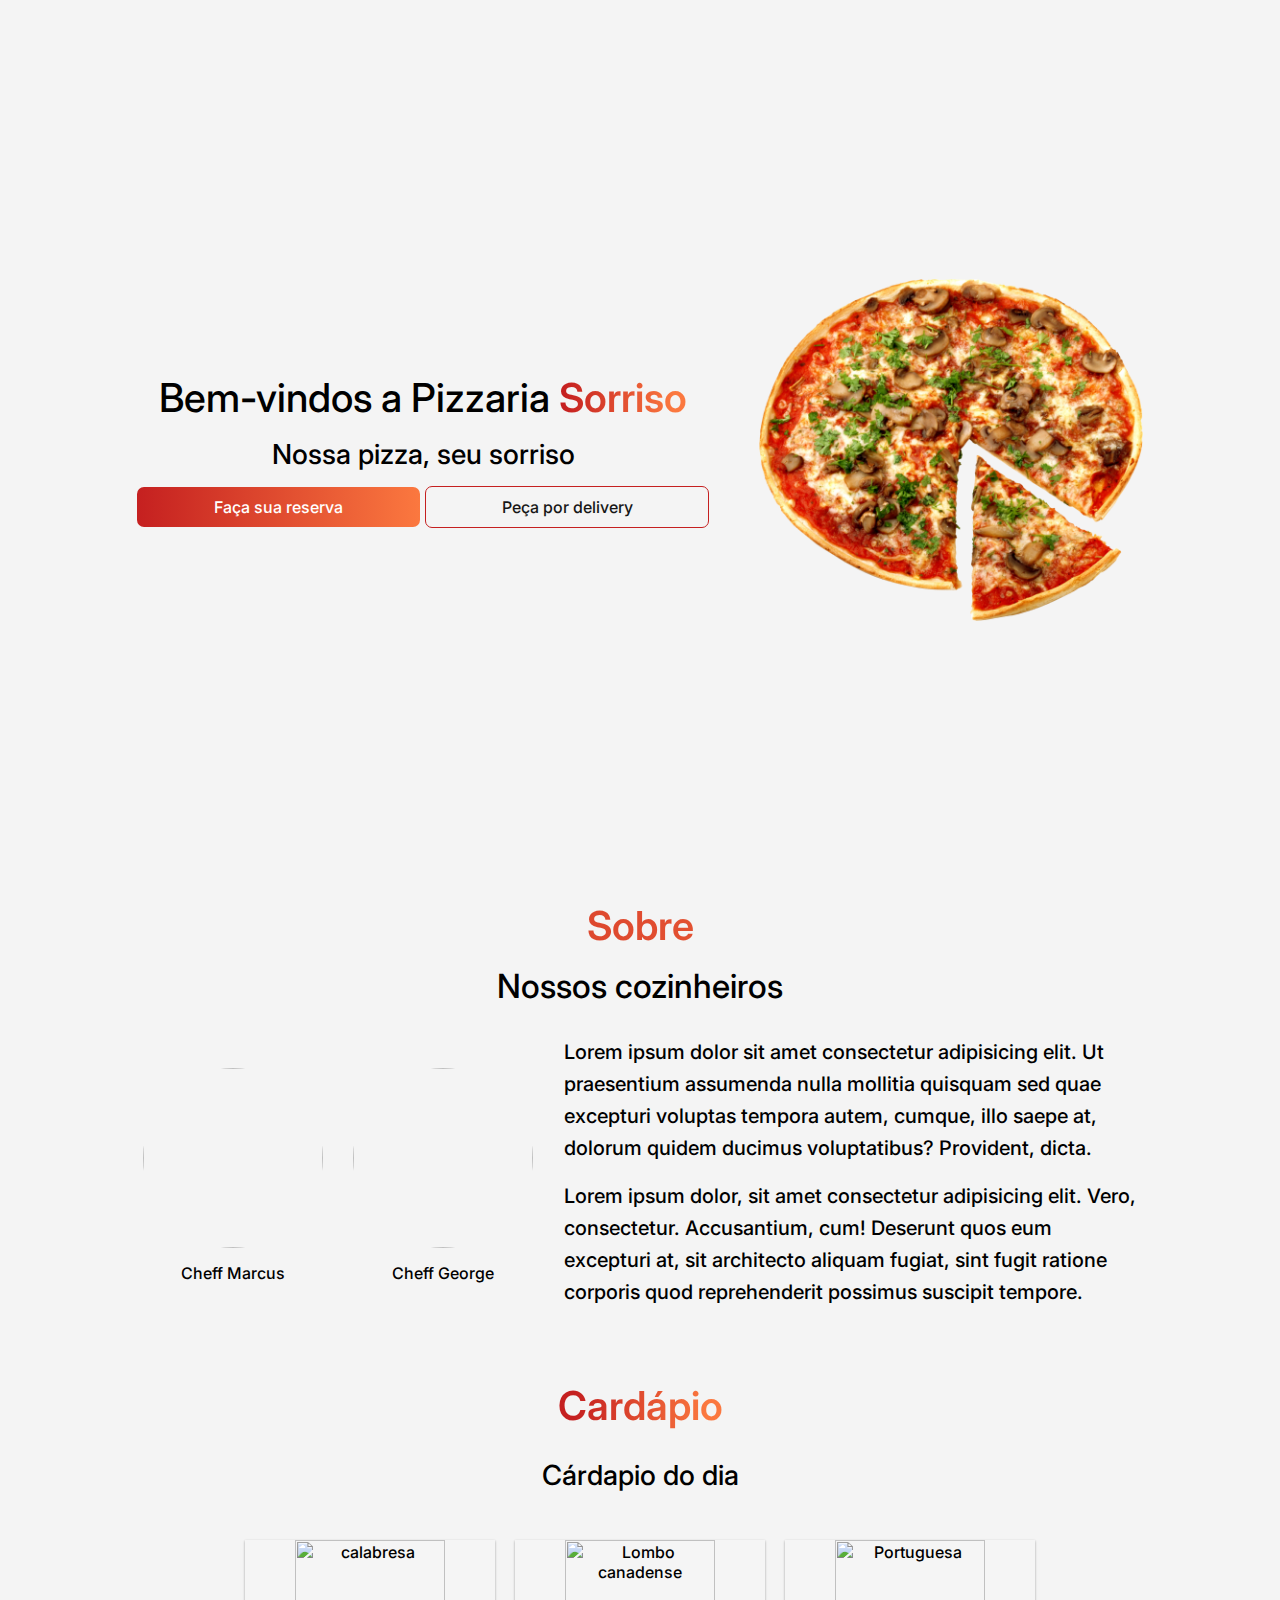
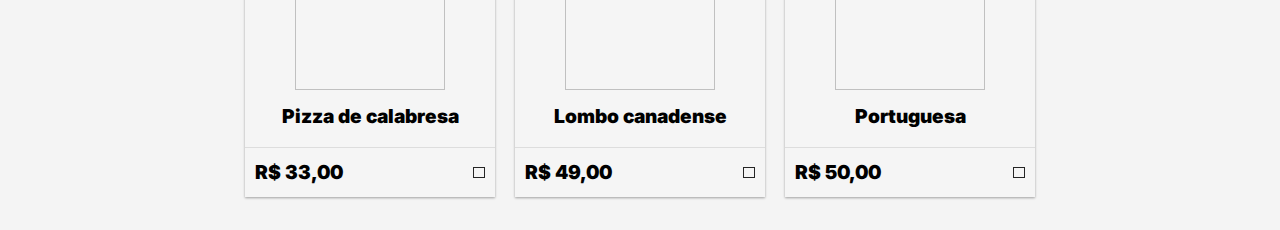
==== landingpage/index.html @ 3cbbf73c "Add files via upload" ====
<html lang="en">

<head>
    <meta charset="UTF-8">
    <meta name="viewport" content="width=device-width, initial-scale=1.0">
    <link rel="stylesheet" href="https://cdnjs.cloudflare.com/ajax/libs/font-awesome/6.4.0/css/all.min.css"
        integrity="sha512-iecdLmaskl7CVkqkXNQ/ZH/XLlvWZOJyj7Yy7tcenmpD1ypASozpmT/E0iPtmFIB46ZmdtAc9eNBvH0H/ZpiBw=="
        crossorigin="anonymous" referrerpolicy="no-referrer" />
    <link href="https://fonts.googleapis.com/css2?family=Inter&display=swap" rel="stylesheet">
    <link rel="shortcut icon" href="assets/pizza.ico" type="image/x-icon">
    <link rel="icon" href="assets/pizza.ico" type="image/x-icon">
    <link rel="stylesheet" href="style.css">
    <title>Pizzaria Sorriso</title>
</head>

<body>
    <main>
        <a href="#" class="goup"><i class="fa-solid fa-angles-up"></i></a>
        <section id="home">
            <div class="home__container">
                <div class="home__data">
                    <div class="home__title">
                        <h1>Bem-vindos a Pizzaria<span class="grad_text"> Sorriso</span></h1>
                    </div>
                    <div class="home__subtitle">
                        <h3>Nossa pizza, seu sorriso</h3>
                    </div>
                    <div class="home__btn">
                        <a class="btn" href="#">Faça sua reserva</a>
                        <a class="btn_outline" href="#">Peça por delivery</a>
                    </div>
                </div>

                <img src="assets/pizza-home.png" alt="slice of pizza" />
            </div>
        </section>

        <section id="about">
            <h1 class="grad_text">Sobre</h1>
            <h2>Nossos cozinheiros</h2>

            <div class="about__container">
                <div class="about__chefs">
                    <div class="chefs">
                        <img src="https://images.unsplash.com/photo-1558138838-76294be30005?ixlib=rb-4.0.3&ixid=M3wxMjA3fDB8MHxzZWFyY2h8MTAyfHxwaXp6YXJpYXxlbnwwfHwwfHx8MA%3D%3D&auto=format&fit=crop&w=500&q=60"
                            alt="" class="chef__img">
                        <span>Cheff Marcus</span>
                    </div>
                    <div class="chefs">
                        <img src="https://scuolaitalianapizzaioli.com.br/wp-content/uploads/2021/01/tunica-branca-vestindo-de-sorriso-do-padeiro-que-mantem-a-pa-metalica-longa-com-pizza_7502-1542.jpg"
                            alt="" class="chef__img">
                        <span>Cheff George</span>
                    </div>
                </div>
                <div class="about__data">
                    <p class="section-text">
                        Lorem ipsum dolor sit amet consectetur adipisicing elit. Ut praesentium assumenda nulla mollitia
                        quisquam sed quae excepturi voluptas tempora autem, cumque, illo saepe at, dolorum quidem
                        ducimus voluptatibus? Provident, dicta.
                    </p>
                    <p class="section-text">
                        Lorem ipsum dolor, sit amet consectetur adipisicing elit. Vero, consectetur. Accusantium, cum!
                        Deserunt quos eum excepturi at, sit architecto aliquam fugiat, sint fugit ratione corporis quod
                        reprehenderit possimus suscipit tempore.
                    </p>
                </div>
            </div>
        </section>

        <section id="menu">
            <h1 class="grad_text">Cardápio</h1>
            <h3>Cárdapio do dia</h3>

            <div class="menu__container">

                <div class="card">
                    <img src="https://www.receitasnestle.com.br/sites/default/files/styles/recipe_detail_desktop/public/srh_recipes/31604646755f78882c27872c877d9ea5.webp?itok=vQM-hOU5"
                        alt="calabresa" class="card-img">
                    <div class="card-info">
                        <p class="text-title">
                            Pizza de calabresa
                        </p>
                        <div class="card-footer">
                            <div class="text-title">R$ 33,00</div>
                            <div class="card-button">
                                <i class="fa-solid fa-cart-shopping"></i>
                            </div>
                        </div>

                    </div>
                </div>

                <div class="card">
                    <img src="https://lh3.googleusercontent.com/ew5ofJXhvTtqSYydlekfNvV8ECwn2DjCTYZslGoKDlAE7AlwQstnXjsvZqlybDQhZ0VXOBHaI7kHaQ0mQ0xHP_NgxFbbkH2ORc5Wfofdoupo_RAzFQDIQ7YhEKRotOTbKA"
                        alt="Lombo canadense" class="card-img">
                    <div class="card-info">
                        <p class="text-title">
                            Lombo canadense
                        </p>
                        <div class="card-footer">
                            <div class="text-title">R$ 49,00</div>
                            <div class="card-button">
                                <i class="fa-solid fa-cart-shopping"></i>
                            </div>
                        </div>

                    </div>
                </div>

                <div class="card">
                    <img src="https://www.receitasnestle.com.br/sites/default/files/styles/recipe_detail_desktop/public/srh_recipes/103eca6a504379a0df6f55155b8d607d.webp?itok=0iu1IWt6"
                        alt="Portuguesa" class="card-img">
                    <div class="card-info">
                        <p class="text-title">
                            Portuguesa
                        </p>
                        <div class="card-footer">
                            <div class="text-title">R$ 50,00</div>
                            <div class="card-button">
                                <i class="fa-solid fa-cart-shopping"></i>
                            </div>
                        </div>

                    </div>
                </div>
        </section>
    </main>



    <script>
        const button = document.querySelector('.goup');

        window.addEventListener('scroll', function () {
            if (this.scrollY >= 200) button.style.visibility = 'visible';
            else button.style.visibility = 'hidden';
        })
        button.addEventListener('click', () => {
            window.scrollTo(0, 0)
        })

    </script>
</body>

</html>
---- landingpage/style.css ----
*,
html {
  box-sizing: border-box;
  margin: 0;
  padding: 0;
  font-size: 100%;
  scroll-behavior: smooth;
}

body {
  background: #f4f4f4;
  font-family: "Inter", sans-serif;
  font-weight: 500;
  line-height: 1.26;
  color: #000000;
}

.goup {
  position: fixed;
  display: flex;
  align-items: center;
  justify-content: center;
  padding: 0.5rem;
  border-radius: 50%;
  right: 1rem;
  bottom: 1rem;
  z-index: 10;
  visibility: hidden;
  width: 40px;
  height: 40px;
  text-decoration: none;
  color: white;
  animation: animation 2s ease-in-out 150ms infinite;
  background: linear-gradient(to right, #c52020 10%, #fb783f 90%);
}

@keyframes animation {
  0% {
    transform: translateY(-15px);
  }
  50% {
    transform: translateY(0);
  }
  100% {
    transform: translateY(-15px);
  }
}
p {
  margin-bottom: 1rem;
}

h1,
h2,
h3,
h4,
h5 {
  margin: 0.8rem 1.38rem;
  font-weight: 500;
  line-height: 1.3;
}

h1 {
  margin-top: 0;
  font-size: 2.488rem;
}

h2 {
  font-size: 2.074rem;
}

h3 {
  font-size: 1.728rem;
}

h4 {
  font-size: 1.44rem;
}

h5 {
  font-size: 1.2rem;
}

small,
.text_small {
  font-size: 0.833rem;
}

.grad_text {
  font-weight: 600;
  background: linear-gradient(to right, #c52020 10%, #fb783f 90%);
  background-clip: text;
  -webkit-background-clip: text;
  -webkit-text-fill-color: transparent;
}

.btn {
  width: 80%;
  background: linear-gradient(to right, #c52020, #fb783f);
  padding: 10px;
  border-radius: 7px;
  text-decoration: none;
  color: #fff;
  transition: all 0.3s ease-in-out;
}
.btn:hover {
  background-image: linear-gradient(to right, #fb783f, #c52020);
  box-shadow: 0px 0px 10px 1px #c52020;
}

.btn_outline {
  width: 80%;
  padding: 10px;
  border-radius: 7px;
  text-decoration: none;
  color: #171717;
  transition: all 0.3s ease-in-out;
  border: 1px solid #c52020;
}
.btn_outline:hover {
  color: #fff;
  background-color: #ce3a3a;
  box-shadow: 0px 0px 10px 1px #c52020;
}

#home {
  height: 100vh;
  display: flex;
  justify-content: center;
  align-items: center;
}
#home .home__container {
  display: flex;
  gap: 50px;
  flex-direction: row;
}
#home .home__container .home__data {
  text-align: center;
  margin: auto 0;
}
#home .home__container .home__data .home__btn {
  display: flex;
  gap: 5px;
  align-items: center;
  padding: 0;
}
#home .home__container img {
  max-width: 100%;
  width: 24rem;
  height: auto;
}

#about {
  text-align: center;
}
#about .about__container {
  margin: 0 auto;
  max-width: 1024px;
  display: flex;
  padding: 0;
  align-items: center;
  justify-content: center;
}
#about .about__container .about__chefs {
  display: flex;
  align-items: center;
  justify-content: center;
  text-align: center;
  margin-bottom: 10px;
}
#about .about__container .about__chefs .chefs {
  display: flex;
  gap: 15px;
  align-items: center;
  justify-content: center;
  flex-direction: column;
  margin: 0 15px;
}
#about .about__container .about__chefs .chefs .chef__img {
  -o-object-fit: cover;
     object-fit: cover;
  border-radius: 100%;
  width: 180px;
  height: 180px;
}
#about .about__container .about__data {
  padding: 1rem;
  text-align: left;
}
#about .about__container .about__data .section-text {
  line-height: 32px;
  font-size: 1.25rem;
}

#menu {
  margin-top: 40px;
  text-align: center;
  height: 50vh;
  display: flex;
  flex-direction: column;
  align-items: center;
}
#menu .menu__container {
  height: 100%;
  display: flex;
}
#menu .menu__container .card {
  width: 250px;
  margin: auto 10px;
  background: #f5f5f5;
  position: relative;
  overflow: visible;
  box-shadow: 0 1px 3px rgba(0, 0, 0, 0.12), 0 1px 2px rgba(0, 0, 0, 0.24);
  /*Text*/
  /*Button*/
}
#menu .menu__container .card .card-img {
  -o-object-fit: cover;
     object-fit: cover;
  max-width: 100%;
  height: 150px;
}
#menu .menu__container .card .card-info {
  padding-top: 5%;
}
#menu .menu__container .card svg {
  width: 20px;
  height: 20px;
}
#menu .menu__container .card .card-footer {
  width: 100%;
  display: flex;
  justify-content: space-between;
  align-items: center;
  padding: 10px;
  border-top: 1px solid #ddd;
}
#menu .menu__container .card .text-title {
  font-weight: 900;
  font-size: 1.2em;
  line-height: 1.5;
}
#menu .menu__container .card .text-body {
  font-size: 0.9em;
  padding-bottom: 10px;
}
#menu .menu__container .card .card-button {
  border: 1px solid #252525;
  display: flex;
  padding: 0.3em;
  cursor: pointer;
  transition: 0.3s ease-in-out all;
}
#menu .menu__container .card .card-button:hover {
  color: white;
  background: linear-gradient(to right, #fb783f, #c52020);
}

@media (min-width: 320px) and (max-width: 792px) {
  #home .home__container {
    flex-direction: column-reverse;
  }
  #home .home__container img {
    align-self: center;
    width: 20rem;
  }
  #home .home__container .home__data .home__btn {
    padding: 1rem;
  }
  #about {
    display: flex;
    align-items: center;
    flex-direction: column;
  }
  #about .about__container {
    flex-direction: column;
  }
  #about .about__container .about__chefs .chefs .chef__img {
    width: 100px;
    height: 100px;
  }
  #about .about__container .about__data .section-text {
    font-size: 1.256rem;
    line-height: 1.25;
  }
  #menu {
    display: flex;
    align-items: center;
    flex-direction: column;
    height: 100vh;
    margin-bottom: 20px;
  }
  #menu .menu__container {
    flex-direction: column;
    justify-content: flex-start;
  }
}/*# sourceMappingURL=style.css.map */
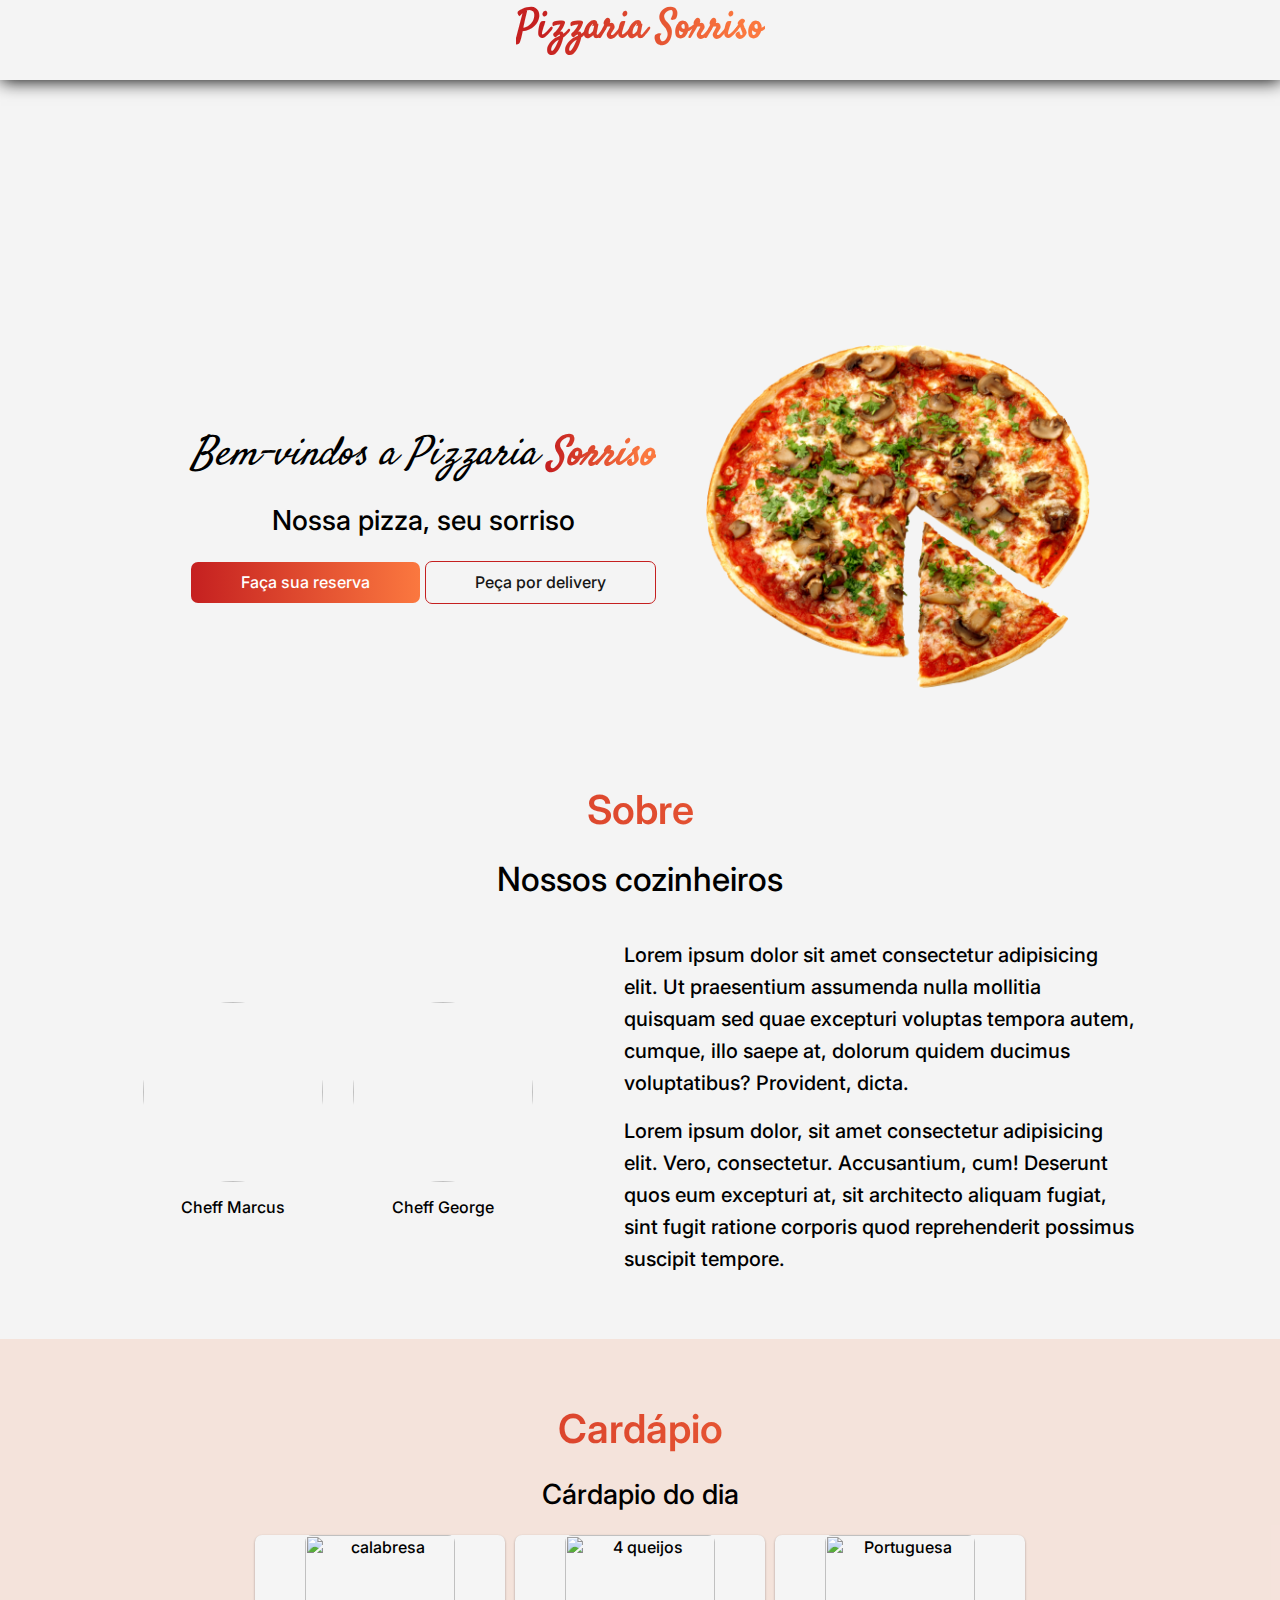
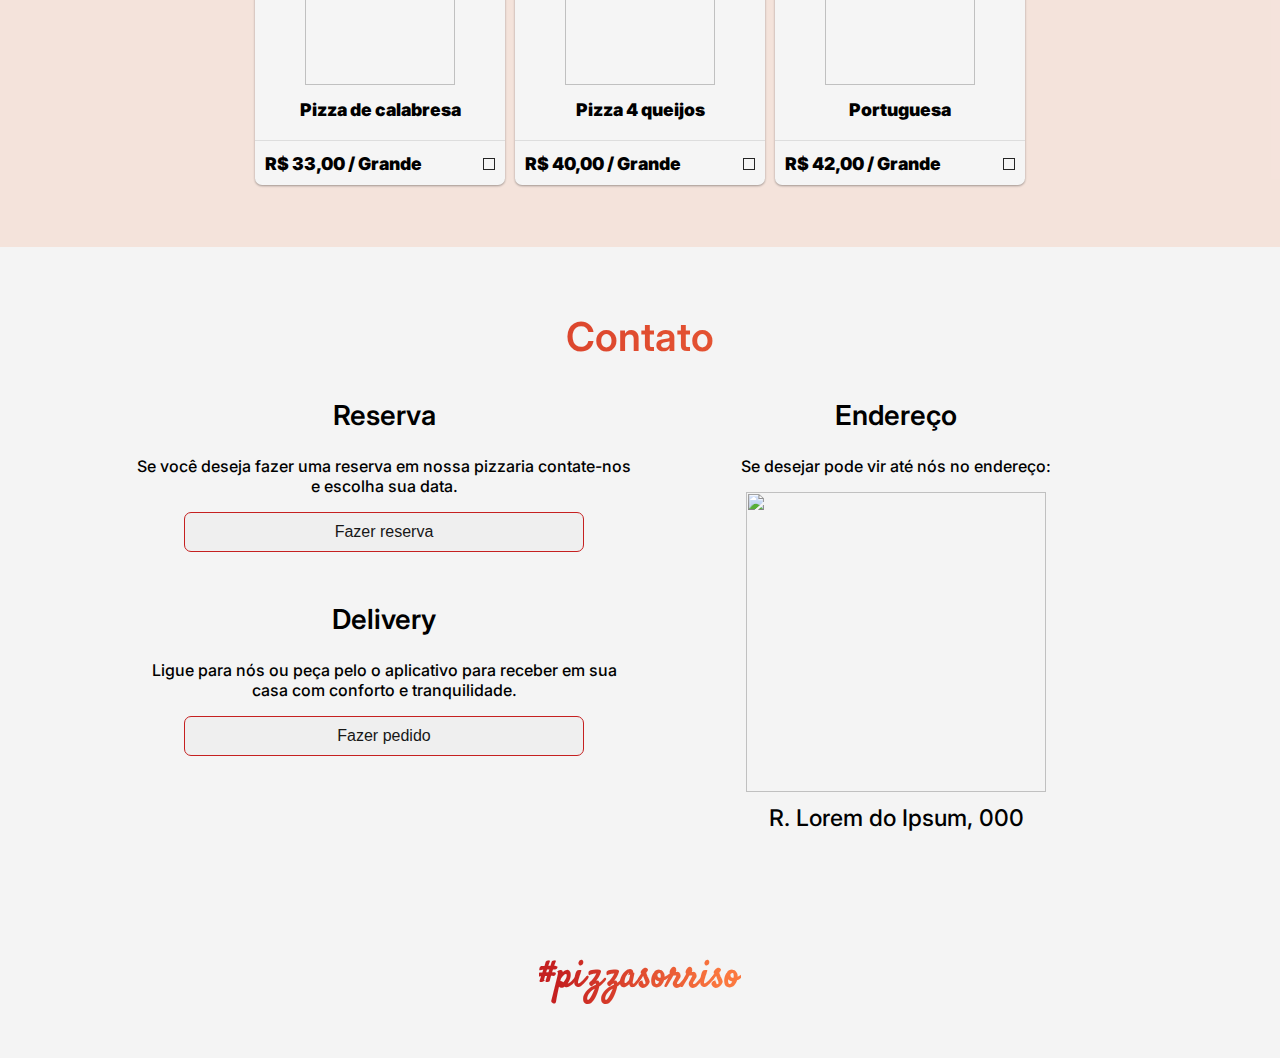
==== commit 01f38d4b: "Add files via upload" ====
--- a/landingpage/index.html
+++ b/landingpage/index.html
@@ -7,6 +7,10 @@
         integrity="sha512-iecdLmaskl7CVkqkXNQ/ZH/XLlvWZOJyj7Yy7tcenmpD1ypASozpmT/E0iPtmFIB46ZmdtAc9eNBvH0H/ZpiBw=="
         crossorigin="anonymous" referrerpolicy="no-referrer" />
     <link href="https://fonts.googleapis.com/css2?family=Inter&display=swap" rel="stylesheet">
+    <link href="https://fonts.cdnfonts.com/css/monarda" rel="stylesheet">
+    <link rel="preconnect" href="https://fonts.googleapis.com">
+    <link rel="preconnect" href="https://fonts.gstatic.com" crossorigin>
+    <link href="https://fonts.googleapis.com/css2?family=Satisfy&display=swap" rel="stylesheet">
     <link rel="shortcut icon" href="assets/pizza.ico" type="image/x-icon">
     <link rel="icon" href="assets/pizza.ico" type="image/x-icon">
     <link rel="stylesheet" href="style.css">
@@ -14,8 +18,12 @@
 </head>
 
 <body>
+    <header> 
+        <h1 class="grad_text">Pizzaria Sorriso</h1>
+    </header>
     <main>
         <a href="#" class="goup"><i class="fa-solid fa-angles-up"></i></a>
+        
         <section id="home">
             <div class="home__container">
                 <div class="home__data">
@@ -31,7 +39,7 @@
                     </div>
                 </div>
 
-                <img src="assets/pizza-home.png" alt="slice of pizza" />
+                <img src="assets/pizza-home.png" alt="slice of pizza" id="slice_pizza" />
             </div>
         </section>
 
@@ -70,8 +78,8 @@
         <section id="menu">
             <h1 class="grad_text">Cardápio</h1>
             <h3>Cárdapio do dia</h3>
+            <div class="menu__container bd-container">
 
-            <div class="menu__container">
 
                 <div class="card">
                     <img src="https://www.receitasnestle.com.br/sites/default/files/styles/recipe_detail_desktop/public/srh_recipes/31604646755f78882c27872c877d9ea5.webp?itok=vQM-hOU5"
@@ -81,7 +89,7 @@
                             Pizza de calabresa
                         </p>
                         <div class="card-footer">
-                            <div class="text-title">R$ 33,00</div>
+                            <div class="text-title">R$ 33,00 / Grande</div>
                             <div class="card-button">
                                 <i class="fa-solid fa-cart-shopping"></i>
                             </div>
@@ -91,14 +99,14 @@
                 </div>
 
                 <div class="card">
-                    <img src="https://lh3.googleusercontent.com/ew5ofJXhvTtqSYydlekfNvV8ECwn2DjCTYZslGoKDlAE7AlwQstnXjsvZqlybDQhZ0VXOBHaI7kHaQ0mQ0xHP_NgxFbbkH2ORc5Wfofdoupo_RAzFQDIQ7YhEKRotOTbKA"
-                        alt="Lombo canadense" class="card-img">
+                    <img src="https://www.receitasnestle.com.br/sites/default/files/styles/recipe_detail_desktop/public/srh_recipes/d036cd01122da62bf581784f52d99b3a.webp?itok=6Z4x3t4u"
+                        alt="4 queijos" class="card-img">
                     <div class="card-info">
                         <p class="text-title">
-                            Lombo canadense
+                            Pizza 4 queijos
                         </p>
                         <div class="card-footer">
-                            <div class="text-title">R$ 49,00</div>
+                            <div class="text-title">R$ 40,00 / Grande</div>
                             <div class="card-button">
                                 <i class="fa-solid fa-cart-shopping"></i>
                             </div>
@@ -115,7 +123,7 @@
                             Portuguesa
                         </p>
                         <div class="card-footer">
-                            <div class="text-title">R$ 50,00</div>
+                            <div class="text-title">R$ 42,00 / Grande</div>
                             <div class="card-button">
                                 <i class="fa-solid fa-cart-shopping"></i>
                             </div>
@@ -123,6 +131,44 @@
 
                     </div>
                 </div>
+            </div>
+        </section>
+
+        <section id="contact">
+            <h1 class="grad_text">Contato</h1>
+
+            <div class="contact__container bd-container">
+
+                <div class="contact__delivery">
+
+                    <div class="contact_cta">
+                        <h3 class="contact__title">Reserva</h3>
+                        <p>Se você deseja fazer uma reserva em nossa pizzaria contate-nos e escolha sua data.</p>
+                        <button class="btn_outline">Fazer reserva</button>
+                    </div>
+                    <div class="contact_cta">
+                        <h3 class="contact__title">Delivery</h3>
+                        <p>Ligue para nós ou peça pelo o aplicativo para receber em sua casa com conforto e
+                            tranquilidade.</p>
+                        <button class="btn_outline">Fazer pedido</button>
+                    </div>
+
+                </div>
+
+                <div class="contact__restaurant">
+                    <div class="contact_address">
+                        <h3 class="contact__title">Endereço</h3>
+                        <p>Se desejar pode vir até nós no endereço: </p>
+                        <img class="address_map"
+                            src="https://conteudo.imguol.com.br/c/noticias/3b/2021/05/18/google-io-1621360834718_v2_4x3.png" />
+                        <h4>R. Lorem do Ipsum, 000</h4>
+                    </div>
+                </div>
+            </div>
+        </section>
+
+        <section id="share">
+            <h1 class="grad_text">#pizzasorriso</h1>
         </section>
     </main>
 
@@ -139,6 +185,10 @@
             window.scrollTo(0, 0)
         })
 
+
+        window.onload = () => {
+            document.getElementById("slice_pizza").style.animation = "spin 2s"
+        }  
     </script>
 </body>
 
--- a/landingpage/style.css
+++ b/landingpage/style.css
@@ -15,6 +15,12 @@
   color: #000000;
 }
 
+.bd-container {
+  max-width: 1024px;
+  width: calc(100% - 2rem);
+  margin: 0 auto;
+}
+
 .goup {
   position: fixed;
   display: flex;
@@ -26,63 +32,12 @@
   bottom: 1rem;
   z-index: 10;
   visibility: hidden;
-  width: 40px;
-  height: 40px;
+  width: 50px;
+  height: 50px;
   text-decoration: none;
   color: white;
   animation: animation 2s ease-in-out 150ms infinite;
   background: linear-gradient(to right, #c52020 10%, #fb783f 90%);
-}
-
-@keyframes animation {
-  0% {
-    transform: translateY(-15px);
-  }
-  50% {
-    transform: translateY(0);
-  }
-  100% {
-    transform: translateY(-15px);
-  }
-}
-p {
-  margin-bottom: 1rem;
-}
-
-h1,
-h2,
-h3,
-h4,
-h5 {
-  margin: 0.8rem 1.38rem;
-  font-weight: 500;
-  line-height: 1.3;
-}
-
-h1 {
-  margin-top: 0;
-  font-size: 2.488rem;
-}
-
-h2 {
-  font-size: 2.074rem;
-}
-
-h3 {
-  font-size: 1.728rem;
-}
-
-h4 {
-  font-size: 1.44rem;
-}
-
-h5 {
-  font-size: 1.2rem;
-}
-
-small,
-.text_small {
-  font-size: 0.833rem;
 }
 
 .grad_text {
@@ -101,6 +56,7 @@
   text-decoration: none;
   color: #fff;
   transition: all 0.3s ease-in-out;
+  cursor: pointer;
 }
 .btn:hover {
   background-image: linear-gradient(to right, #fb783f, #c52020);
@@ -115,6 +71,7 @@
   color: #171717;
   transition: all 0.3s ease-in-out;
   border: 1px solid #c52020;
+  cursor: pointer;
 }
 .btn_outline:hover {
   color: #fff;
@@ -122,11 +79,83 @@
   box-shadow: 0px 0px 10px 1px #c52020;
 }
 
+@keyframes animation {
+  0% {
+    transform: translateY(-15px);
+  }
+  50% {
+    transform: translateY(0);
+  }
+  100% {
+    transform: translateY(-15px);
+  }
+}
+@keyframes spin {
+  from {
+    transform: rotate(0deg);
+  }
+  to {
+    transform: rotate(360deg);
+  }
+}
+p {
+  margin-bottom: 1rem;
+}
+
+h1,
+h2,
+h3,
+h4,
+h5 {
+  margin: 0.8rem 0 1.38rem;
+  font-weight: 500;
+  line-height: 1.3;
+}
+
+h1 {
+  margin-top: 0;
+  font-size: 2.488rem;
+}
+
+h2 {
+  font-size: 2.074rem;
+}
+
+h3 {
+  font-size: 1.728rem;
+}
+
+h4 {
+  font-size: 1.44rem;
+}
+
+h5 {
+  font-size: 1.2rem;
+}
+
+small,
+.text_small {
+  font-size: 0.833rem;
+}
+
+header {
+  background-color: #f4f4f4;
+  display: flex;
+  align-items: center;
+  justify-content: center;
+  height: 80px;
+  width: 100%;
+  font-family: "Satisfy", cursive;
+  z-index: 10;
+  position: fixed;
+  box-shadow: 1px 1px 17px black;
+}
+
 #home {
-  height: 100vh;
-  display: flex;
-  justify-content: center;
-  align-items: center;
+  height: 80vh;
+  display: flex;
+  justify-content: center;
+  align-items: flex-end;
 }
 #home .home__container {
   display: flex;
@@ -136,6 +165,10 @@
 #home .home__container .home__data {
   text-align: center;
   margin: auto 0;
+}
+#home .home__container .home__data .home__title {
+  font-style: italic;
+  font-family: "Satisfy", cursive;
 }
 #home .home__container .home__data .home__btn {
   display: flex;
@@ -157,6 +190,7 @@
   max-width: 1024px;
   display: flex;
   padding: 0;
+  gap: 60px;
   align-items: center;
   justify-content: center;
 }
@@ -191,21 +225,25 @@
   font-size: 1.25rem;
 }
 
+section {
+  padding: 4rem 0 2rem;
+}
+
 #menu {
-  margin-top: 40px;
-  text-align: center;
-  height: 50vh;
-  display: flex;
-  flex-direction: column;
-  align-items: center;
+  text-align: center;
+  background-color: rgba(251, 119, 63, 0.1333333333);
 }
 #menu .menu__container {
-  height: 100%;
-  display: flex;
+  display: flex;
+  justify-content: center;
+  align-items: center;
+  gap: 10px;
+  margin-bottom: 30px;
 }
 #menu .menu__container .card {
   width: 250px;
-  margin: auto 10px;
+  height: 250px;
+  border-radius: 7px;
   background: #f5f5f5;
   position: relative;
   overflow: visible;
@@ -218,14 +256,11 @@
      object-fit: cover;
   max-width: 100%;
   height: 150px;
+  border-radius: 7px 7px 0px 0px;
 }
 #menu .menu__container .card .card-info {
   padding-top: 5%;
 }
-#menu .menu__container .card svg {
-  width: 20px;
-  height: 20px;
-}
 #menu .menu__container .card .card-footer {
   width: 100%;
   display: flex;
@@ -236,12 +271,8 @@
 }
 #menu .menu__container .card .text-title {
   font-weight: 900;
-  font-size: 1.2em;
+  font-size: 1.1em;
   line-height: 1.5;
-}
-#menu .menu__container .card .text-body {
-  font-size: 0.9em;
-  padding-bottom: 10px;
 }
 #menu .menu__container .card .card-button {
   border: 1px solid #252525;
@@ -253,6 +284,46 @@
 #menu .menu__container .card .card-button:hover {
   color: white;
   background: linear-gradient(to right, #fb783f, #c52020);
+}
+
+#contact {
+  text-align: center;
+  min-height: 50vh;
+}
+#contact .contact__container {
+  display: flex;
+  justify-content: center;
+}
+#contact .contact__container .contact__delivery,
+#contact .contact__container .contact__restaurant {
+  margin: 0 auto;
+  width: 100%;
+  max-width: 500px;
+}
+#contact .contact__container .contact__delivery .contact_cta,
+#contact .contact__container .contact__restaurant .contact_cta {
+  margin-bottom: 50px;
+}
+#contact .contact__container .address_map {
+  width: 300px;
+  height: 300px;
+  -o-object-fit: cover;
+     object-fit: cover;
+}
+#contact .contact__container .contact__title {
+  font-weight: 600;
+}
+
+#share {
+  display: flex;
+  justify-content: center;
+  font-family: "Satisfy", cursive;
+  min-height: 10vh;
+  background: url("https://wallpaperaccess.com/full/866650.jpg") no-repeat center center;
+  background-size: cover;
+}
+#share h1 {
+  align-self: center;
 }
 
 @media (min-width: 320px) and (max-width: 792px) {
@@ -282,15 +353,15 @@
     font-size: 1.256rem;
     line-height: 1.25;
   }
-  #menu {
-    display: flex;
-    align-items: center;
-    flex-direction: column;
-    height: 100vh;
-    margin-bottom: 20px;
-  }
   #menu .menu__container {
     flex-direction: column;
     justify-content: flex-start;
   }
+  #menu .menu__container .card {
+    max-width: 100%;
+    height: 100%;
+  }
+  #contact .contact__container {
+    flex-direction: column;
+  }
 }/*# sourceMappingURL=style.css.map */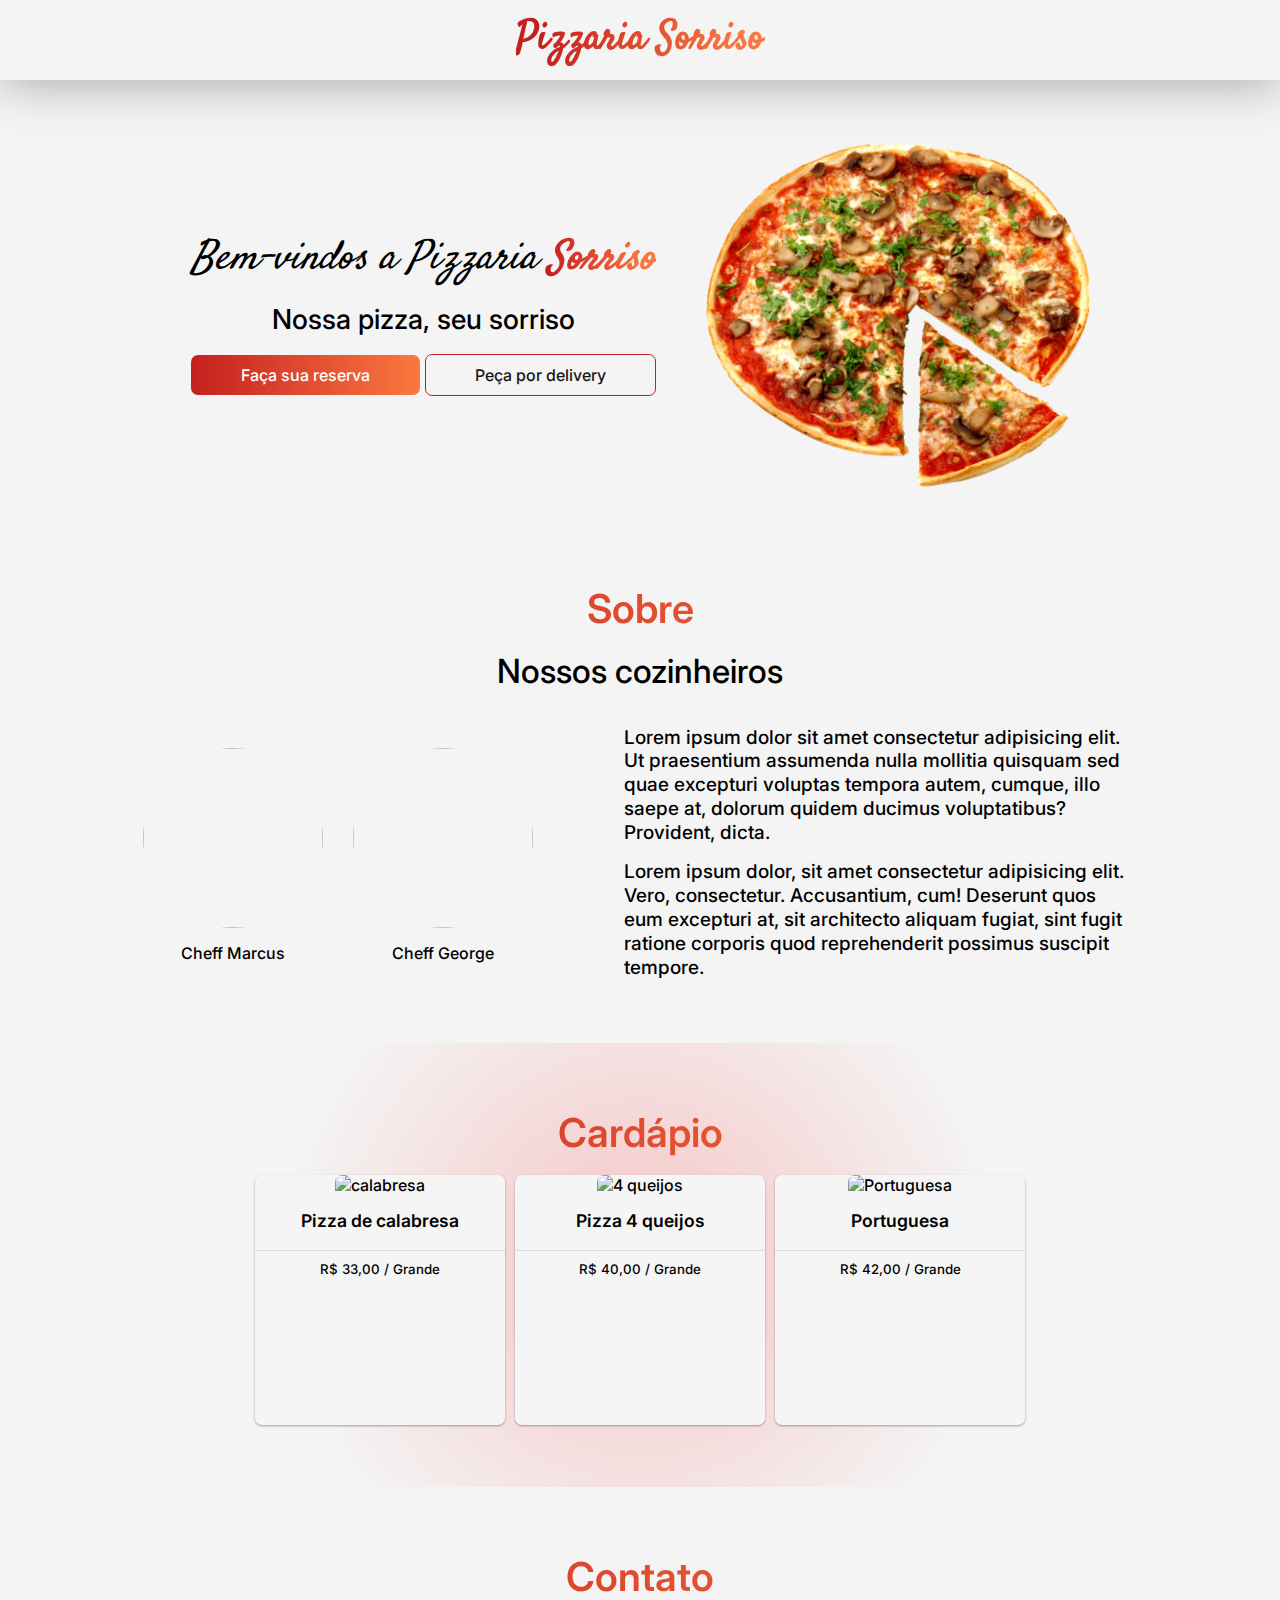
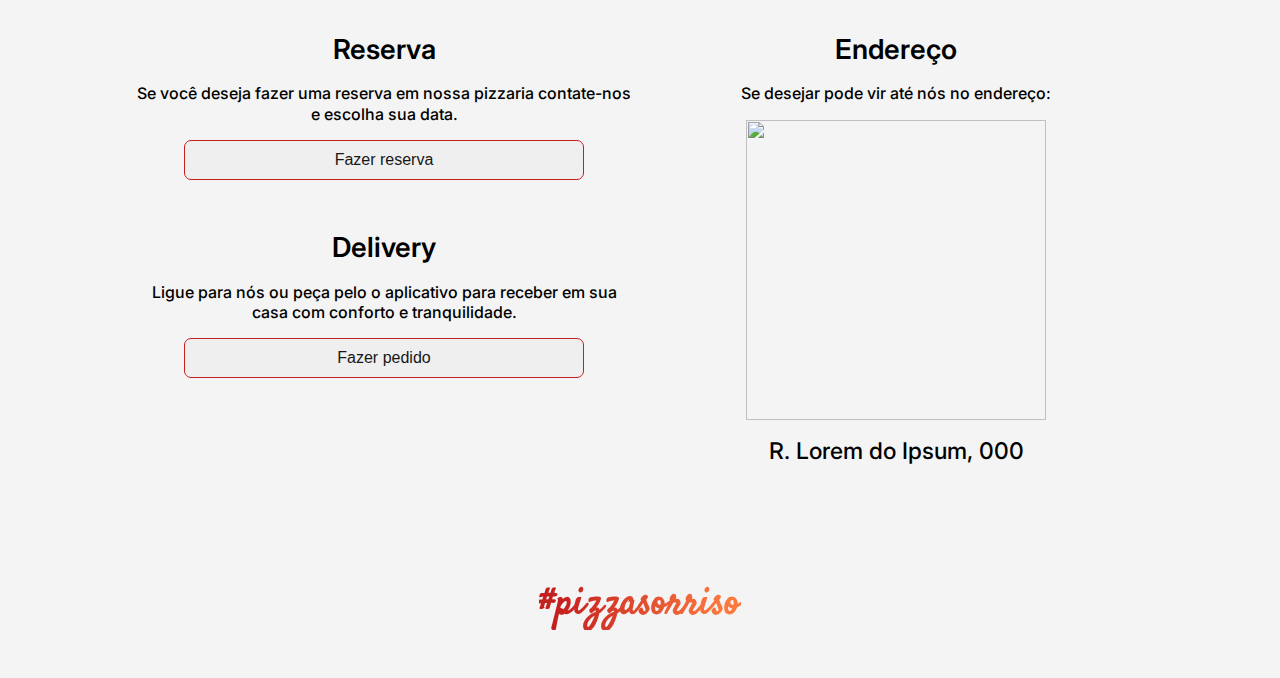
==== commit 546789bc: "Add files via upload" ====
--- a/landingpage/index.html
+++ b/landingpage/index.html
@@ -1,3 +1,4 @@
+<!DOCTYPE html>
 <html lang="en">
 
 <head>
@@ -18,12 +19,12 @@
 </head>
 
 <body>
-    <header> 
+    <header>
         <h1 class="grad_text">Pizzaria Sorriso</h1>
     </header>
     <main>
         <a href="#" class="goup"><i class="fa-solid fa-angles-up"></i></a>
-        
+
         <section id="home">
             <div class="home__container">
                 <div class="home__data">
@@ -34,8 +35,8 @@
                         <h3>Nossa pizza, seu sorriso</h3>
                     </div>
                     <div class="home__btn">
-                        <a class="btn" href="#">Faça sua reserva</a>
-                        <a class="btn_outline" href="#">Peça por delivery</a>
+                        <a class="btn" href="#contact">Faça sua reserva</a>
+                        <a class="btn_outline" href="#contact">Peça por delivery</a>
                     </div>
                 </div>
 
@@ -77,7 +78,7 @@
 
         <section id="menu">
             <h1 class="grad_text">Cardápio</h1>
-            <h3>Cárdapio do dia</h3>
+            <!-- <h3>Cardápio do dia</h3> -->
             <div class="menu__container bd-container">
 
 
@@ -89,10 +90,10 @@
                             Pizza de calabresa
                         </p>
                         <div class="card-footer">
-                            <div class="text-title">R$ 33,00 / Grande</div>
-                            <div class="card-button">
+                            <div class="text_small">R$ 33,00 / Grande</div>
+                            <!-- <div class="card-button">
                                 <i class="fa-solid fa-cart-shopping"></i>
-                            </div>
+                            </div> -->
                         </div>
 
                     </div>
@@ -106,10 +107,10 @@
                             Pizza 4 queijos
                         </p>
                         <div class="card-footer">
-                            <div class="text-title">R$ 40,00 / Grande</div>
-                            <div class="card-button">
+                            <div class="text_small">R$ 40,00 / Grande</div>
+                            <!-- <div class="card-button">
                                 <i class="fa-solid fa-cart-shopping"></i>
-                            </div>
+                            </div> -->
                         </div>
 
                     </div>
@@ -123,10 +124,10 @@
                             Portuguesa
                         </p>
                         <div class="card-footer">
-                            <div class="text-title">R$ 42,00 / Grande</div>
-                            <div class="card-button">
+                            <div class="text_small">R$ 42,00 / Grande</div>
+                            <!-- <div class="card-button">
                                 <i class="fa-solid fa-cart-shopping"></i>
-                            </div>
+                            </div> -->
                         </div>
 
                     </div>
@@ -180,6 +181,7 @@
         window.addEventListener('scroll', function () {
             if (this.scrollY >= 200) button.style.visibility = 'visible';
             else button.style.visibility = 'hidden';
+
         })
         button.addEventListener('click', () => {
             window.scrollTo(0, 0)
--- a/landingpage/style.css
+++ b/landingpage/style.css
@@ -13,6 +13,46 @@
   font-weight: 500;
   line-height: 1.26;
   color: #000000;
+}
+
+p {
+  margin-bottom: 1rem;
+}
+
+h1,
+h2,
+h3,
+h4,
+h5 {
+  margin: 0.8rem 0 1rem;
+  font-weight: 500;
+  line-height: 1.3;
+}
+
+h1 {
+  margin-top: 0;
+  font-size: 2.488rem;
+}
+
+h2 {
+  font-size: 2.074rem;
+}
+
+h3 {
+  font-size: 1.728rem;
+}
+
+h4 {
+  font-size: 1.44rem;
+}
+
+h5 {
+  font-size: 1.2rem;
+}
+
+small,
+.text_small {
+  font-size: 0.833rem;
 }
 
 .bd-container {
@@ -98,46 +138,6 @@
     transform: rotate(360deg);
   }
 }
-p {
-  margin-bottom: 1rem;
-}
-
-h1,
-h2,
-h3,
-h4,
-h5 {
-  margin: 0.8rem 0 1.38rem;
-  font-weight: 500;
-  line-height: 1.3;
-}
-
-h1 {
-  margin-top: 0;
-  font-size: 2.488rem;
-}
-
-h2 {
-  font-size: 2.074rem;
-}
-
-h3 {
-  font-size: 1.728rem;
-}
-
-h4 {
-  font-size: 1.44rem;
-}
-
-h5 {
-  font-size: 1.2rem;
-}
-
-small,
-.text_small {
-  font-size: 0.833rem;
-}
-
 header {
   background-color: #f4f4f4;
   display: flex;
@@ -147,12 +147,14 @@
   width: 100%;
   font-family: "Satisfy", cursive;
   z-index: 10;
-  position: fixed;
-  box-shadow: 1px 1px 17px black;
+  position: static;
+  box-shadow: 1px 1px 51px rgba(0, 0, 0, 0.347);
+}
+header h1 {
+  margin: 0;
 }
 
 #home {
-  height: 80vh;
   display: flex;
   justify-content: center;
   align-items: flex-end;
@@ -221,8 +223,8 @@
   text-align: left;
 }
 #about .about__container .about__data .section-text {
-  line-height: 32px;
-  font-size: 1.25rem;
+  line-height: 1.25;
+  font-size: 1.188rem;
 }
 
 section {
@@ -231,7 +233,8 @@
 
 #menu {
   text-align: center;
-  background-color: rgba(251, 119, 63, 0.1333333333);
+  background: rgba(251, 119, 63, 0.1333333333);
+  background: radial-gradient(circle, rgba(251, 48, 48, 0.242) 0%, rgb(244, 244, 244) 53%);
 }
 #menu .menu__container {
   display: flex;
@@ -247,6 +250,7 @@
   background: #f5f5f5;
   position: relative;
   overflow: visible;
+  text-align: center;
   box-shadow: 0 1px 3px rgba(0, 0, 0, 0.12), 0 1px 2px rgba(0, 0, 0, 0.24);
   /*Text*/
   /*Button*/
@@ -263,22 +267,21 @@
 }
 #menu .menu__container .card .card-footer {
   width: 100%;
-  display: flex;
-  justify-content: space-between;
-  align-items: center;
   padding: 10px;
   border-top: 1px solid #ddd;
 }
 #menu .menu__container .card .text-title {
-  font-weight: 900;
+  font-weight: 600;
   font-size: 1.1em;
   line-height: 1.5;
 }
 #menu .menu__container .card .card-button {
-  border: 1px solid #252525;
-  display: flex;
+  border: 1px solid rgba(37, 37, 37, 0.2078431373);
   padding: 0.3em;
   cursor: pointer;
+  position: absolute;
+  width: 50px;
+  right: 0;
   transition: 0.3s ease-in-out all;
 }
 #menu .menu__container .card .card-button:hover {
@@ -326,13 +329,13 @@
   align-self: center;
 }
 
-@media (min-width: 320px) and (max-width: 792px) {
+@media (min-width: 320px) and (max-width: 900px) {
   #home .home__container {
     flex-direction: column-reverse;
   }
   #home .home__container img {
     align-self: center;
-    width: 20rem;
+    width: 10rem;
   }
   #home .home__container .home__data .home__btn {
     padding: 1rem;
